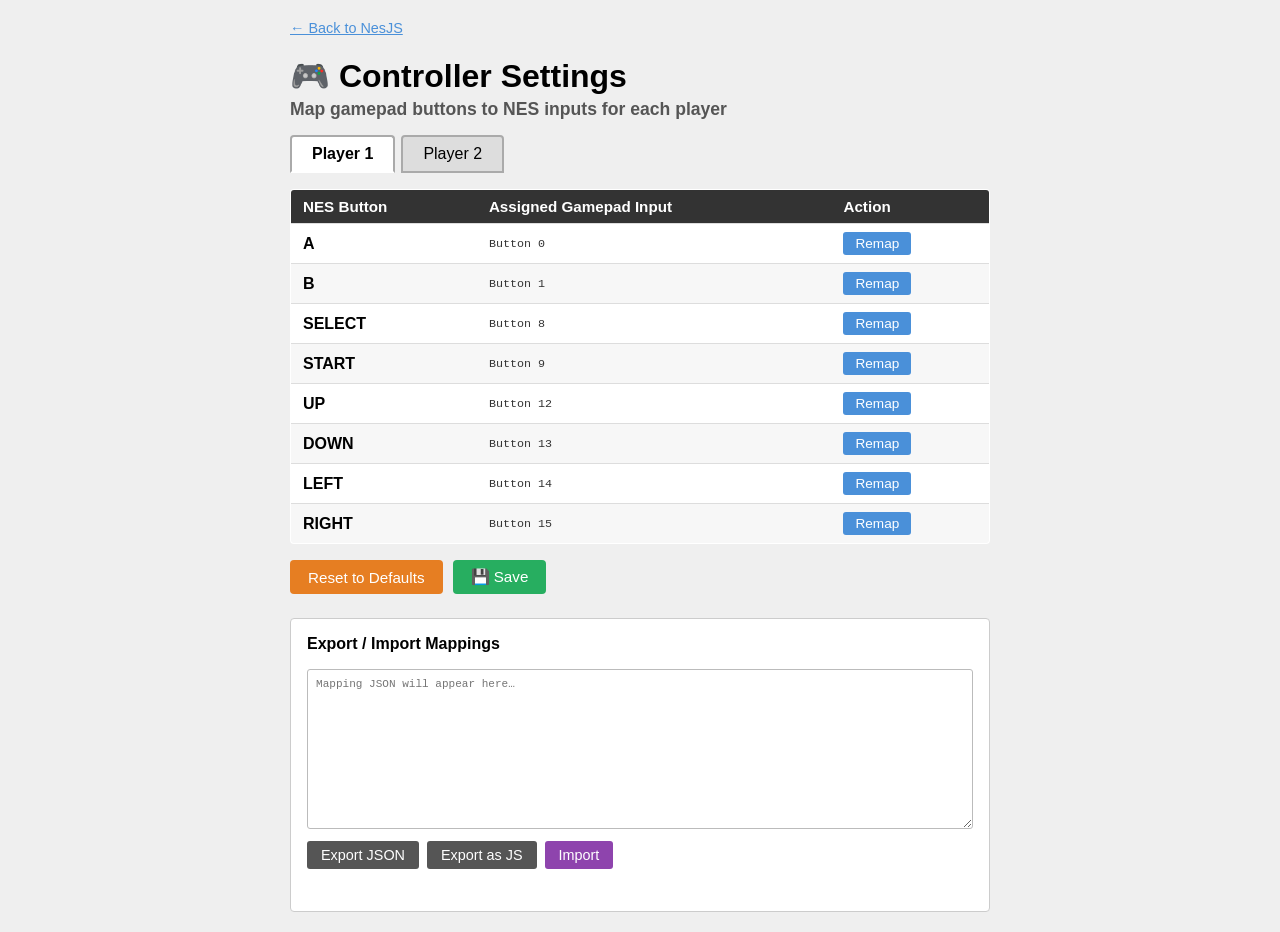
==== controller.html @ 901e3639 "Add 2-gamepad controller support with remapping UI, status indicators, and localStorage persistence" ====
<!doctype html>
<html>
<head>
  <link rel="stylesheet" type="text/css" href="controller.css">
  <title>NesJS — Controller Settings</title>
</head>
<body>
  <nav><a href="index.html">← Back to NesJS</a></nav>
  <h1>🎮 Controller Settings</h1>
  <h2>Map gamepad buttons to NES inputs for each player</h2>

  <div class="tabs">
    <button class="tab-btn active" id="tab-p1" onclick="switchTab(1)">Player 1</button>
    <button class="tab-btn" id="tab-p2" onclick="switchTab(2)">Player 2</button>
  </div>

  <table class="mapping-table">
    <thead>
      <tr>
        <th>NES Button</th>
        <th>Assigned Gamepad Input</th>
        <th>Action</th>
      </tr>
    </thead>
    <tbody id="mapping-body">
      <!-- Filled by controller.js -->
    </tbody>
  </table>

  <div class="actions">
    <button id="btn-reset" onclick="resetToDefaults()">Reset to Defaults</button>
    <button id="btn-save" onclick="saveMappings()">💾 Save</button>
    <span class="status-msg" id="save-status"></span>
  </div>

  <div class="export-import">
    <h3>Export / Import Mappings</h3>
    <textarea id="mapping-textarea" placeholder="Mapping JSON will appear here…"></textarea>
    <div class="ei-buttons">
      <button onclick="exportJSON()">Export JSON</button>
      <button onclick="exportJS()">Export as JS</button>
      <button id="btn-import" onclick="importMapping()">Import</button>
    </div>
    <div class="ei-status" id="ei-status"></div>
  </div>

  <script src="js/controller.js"></script>
</body>
</html>
---- controller.css ----
body {
  background-color: #efefef;
  font-family: sans-serif;
  max-width: 700px;
  margin: 0 auto;
  padding: 20px;
}

h1 {
  margin-bottom: 4px;
}

h2 {
  margin-top: 0;
  font-size: 1.1em;
  color: #555;
}

.tabs {
  display: flex;
  gap: 6px;
  margin-bottom: 16px;
}

.tab-btn {
  padding: 8px 20px;
  font-size: 1em;
  cursor: pointer;
  border: 2px solid #aaa;
  border-radius: 4px 4px 0 0;
  background: #ddd;
}

.tab-btn.active {
  background: #fff;
  border-bottom: 2px solid #fff;
  font-weight: bold;
}

.mapping-table {
  width: 100%;
  border-collapse: collapse;
  background: #fff;
  border: 1px solid #ccc;
  border-radius: 4px;
  overflow: hidden;
}

.mapping-table th {
  background: #333;
  color: #fff;
  padding: 8px 12px;
  text-align: left;
  font-size: 0.95em;
}

.mapping-table td {
  padding: 8px 12px;
  border-top: 1px solid #ddd;
  vertical-align: middle;
}

.mapping-table tr:nth-child(even) td {
  background: #f7f7f7;
}

.nes-btn-label {
  font-weight: bold;
  font-size: 1em;
  min-width: 70px;
  display: inline-block;
}

.assignment-cell {
  font-family: monospace;
  font-size: 0.9em;
  color: #333;
  min-width: 180px;
}

.assignment-cell.listening {
  color: #b05000;
  font-style: italic;
}

button.remap-btn {
  padding: 4px 12px;
  cursor: pointer;
  font-size: 0.85em;
  background: #4a90d9;
  color: #fff;
  border: none;
  border-radius: 3px;
}

button.remap-btn:hover {
  background: #2c6fad;
}

button.remap-btn.cancel {
  background: #c0392b;
}

button.remap-btn.cancel:hover {
  background: #96291f;
}

.actions {
  margin: 16px 0;
  display: flex;
  gap: 10px;
  flex-wrap: wrap;
}

.actions button {
  padding: 8px 18px;
  font-size: 0.95em;
  cursor: pointer;
  border: none;
  border-radius: 4px;
}

#btn-reset {
  background: #e67e22;
  color: #fff;
}

#btn-reset:hover {
  background: #ca6c14;
}

#btn-save {
  background: #27ae60;
  color: #fff;
}

#btn-save:hover {
  background: #1e8449;
}

.status-msg {
  font-size: 0.9em;
  padding: 4px 0;
  min-height: 1.4em;
}

.status-msg.ok {
  color: #27ae60;
}

.status-msg.err {
  color: #c0392b;
}

.export-import {
  margin-top: 24px;
  background: #fff;
  border: 1px solid #ccc;
  border-radius: 4px;
  padding: 16px;
}

.export-import h3 {
  margin-top: 0;
  font-size: 1em;
}

.export-import textarea {
  width: 100%;
  height: 160px;
  font-family: monospace;
  font-size: 0.85em;
  border: 1px solid #bbb;
  border-radius: 3px;
  padding: 8px;
  box-sizing: border-box;
  resize: vertical;
}

.export-import .ei-buttons {
  display: flex;
  gap: 8px;
  margin-top: 8px;
  flex-wrap: wrap;
}

.export-import .ei-buttons button {
  padding: 6px 14px;
  font-size: 0.9em;
  cursor: pointer;
  border: none;
  border-radius: 3px;
  background: #555;
  color: #fff;
}

.export-import .ei-buttons button:hover {
  background: #333;
}

#btn-import {
  background: #8e44ad !important;
}

#btn-import:hover {
  background: #6c3483 !important;
}

.ei-status {
  font-size: 0.85em;
  padding: 4px 0;
  min-height: 1.3em;
}

.ei-status.ok {
  color: #27ae60;
}

.ei-status.err {
  color: #c0392b;
}

nav {
  margin-bottom: 16px;
  font-size: 0.9em;
}

nav a {
  color: #4a90d9;
}
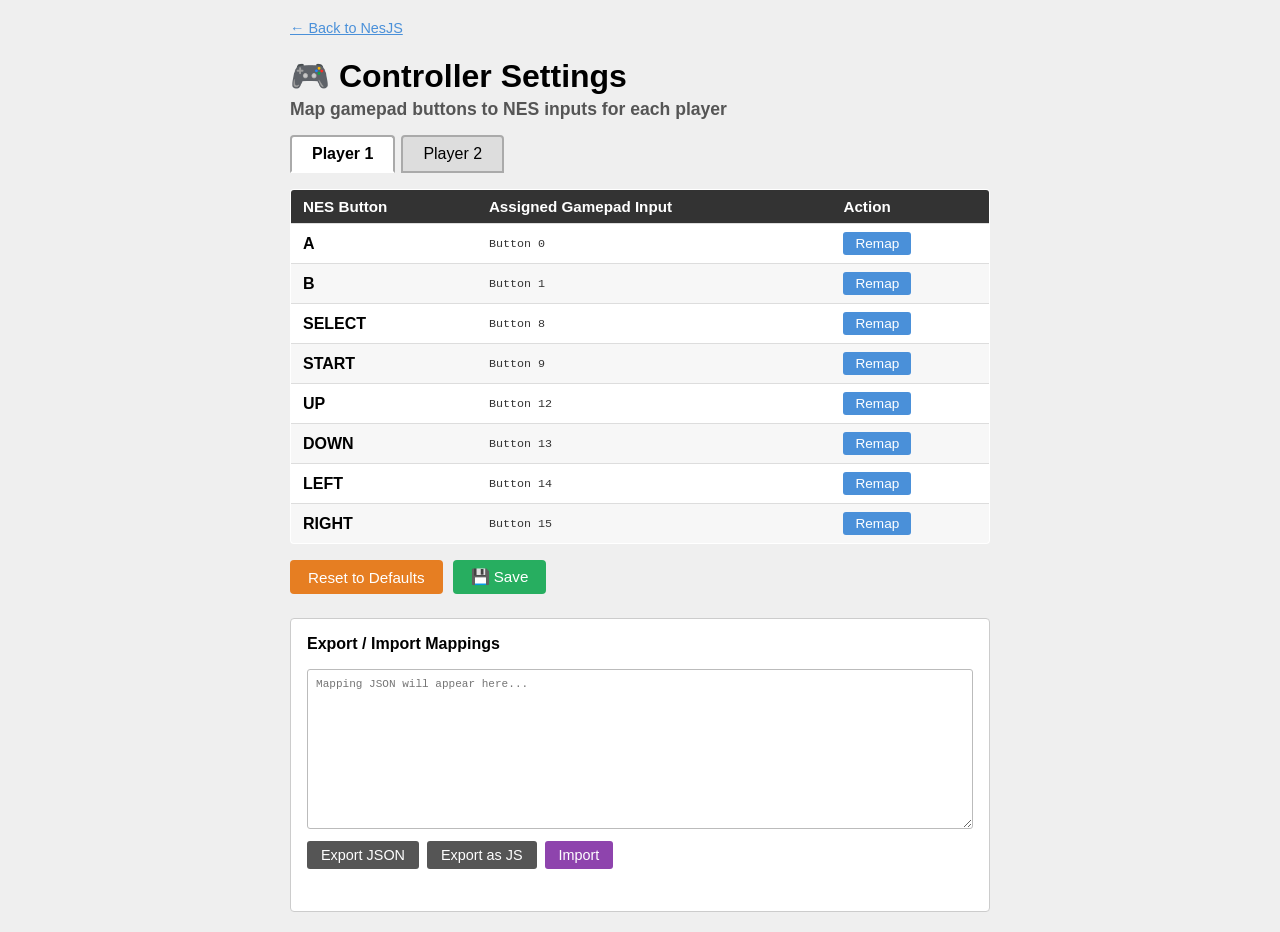
==== commit f520e2b8: "Fix ellipsis characters to use plain dots" ====
--- a/controller.html
+++ b/controller.html
@@ -10,8 +10,8 @@
   <h2>Map gamepad buttons to NES inputs for each player</h2>
 
   <div class="tabs">
-    <button class="tab-btn active" id="tab-p1" onclick="switchTab(1)">Player 1</button>
-    <button class="tab-btn" id="tab-p2" onclick="switchTab(2)">Player 2</button>
+    <button class="tab-btn active" id="tab-p1">Player 1</button>
+    <button class="tab-btn" id="tab-p2">Player 2</button>
   </div>
 
   <table class="mapping-table">
@@ -28,18 +28,18 @@
   </table>
 
   <div class="actions">
-    <button id="btn-reset" onclick="resetToDefaults()">Reset to Defaults</button>
-    <button id="btn-save" onclick="saveMappings()">💾 Save</button>
+    <button id="btn-reset">Reset to Defaults</button>
+    <button id="btn-save">💾 Save</button>
     <span class="status-msg" id="save-status"></span>
   </div>
 
   <div class="export-import">
     <h3>Export / Import Mappings</h3>
-    <textarea id="mapping-textarea" placeholder="Mapping JSON will appear here…"></textarea>
+    <textarea id="mapping-textarea" placeholder="Mapping JSON will appear here..."></textarea>
     <div class="ei-buttons">
-      <button onclick="exportJSON()">Export JSON</button>
-      <button onclick="exportJS()">Export as JS</button>
-      <button id="btn-import" onclick="importMapping()">Import</button>
+      <button id="btn-export-json">Export JSON</button>
+      <button id="btn-export-js">Export as JS</button>
+      <button id="btn-import">Import</button>
     </div>
     <div class="ei-status" id="ei-status"></div>
   </div>
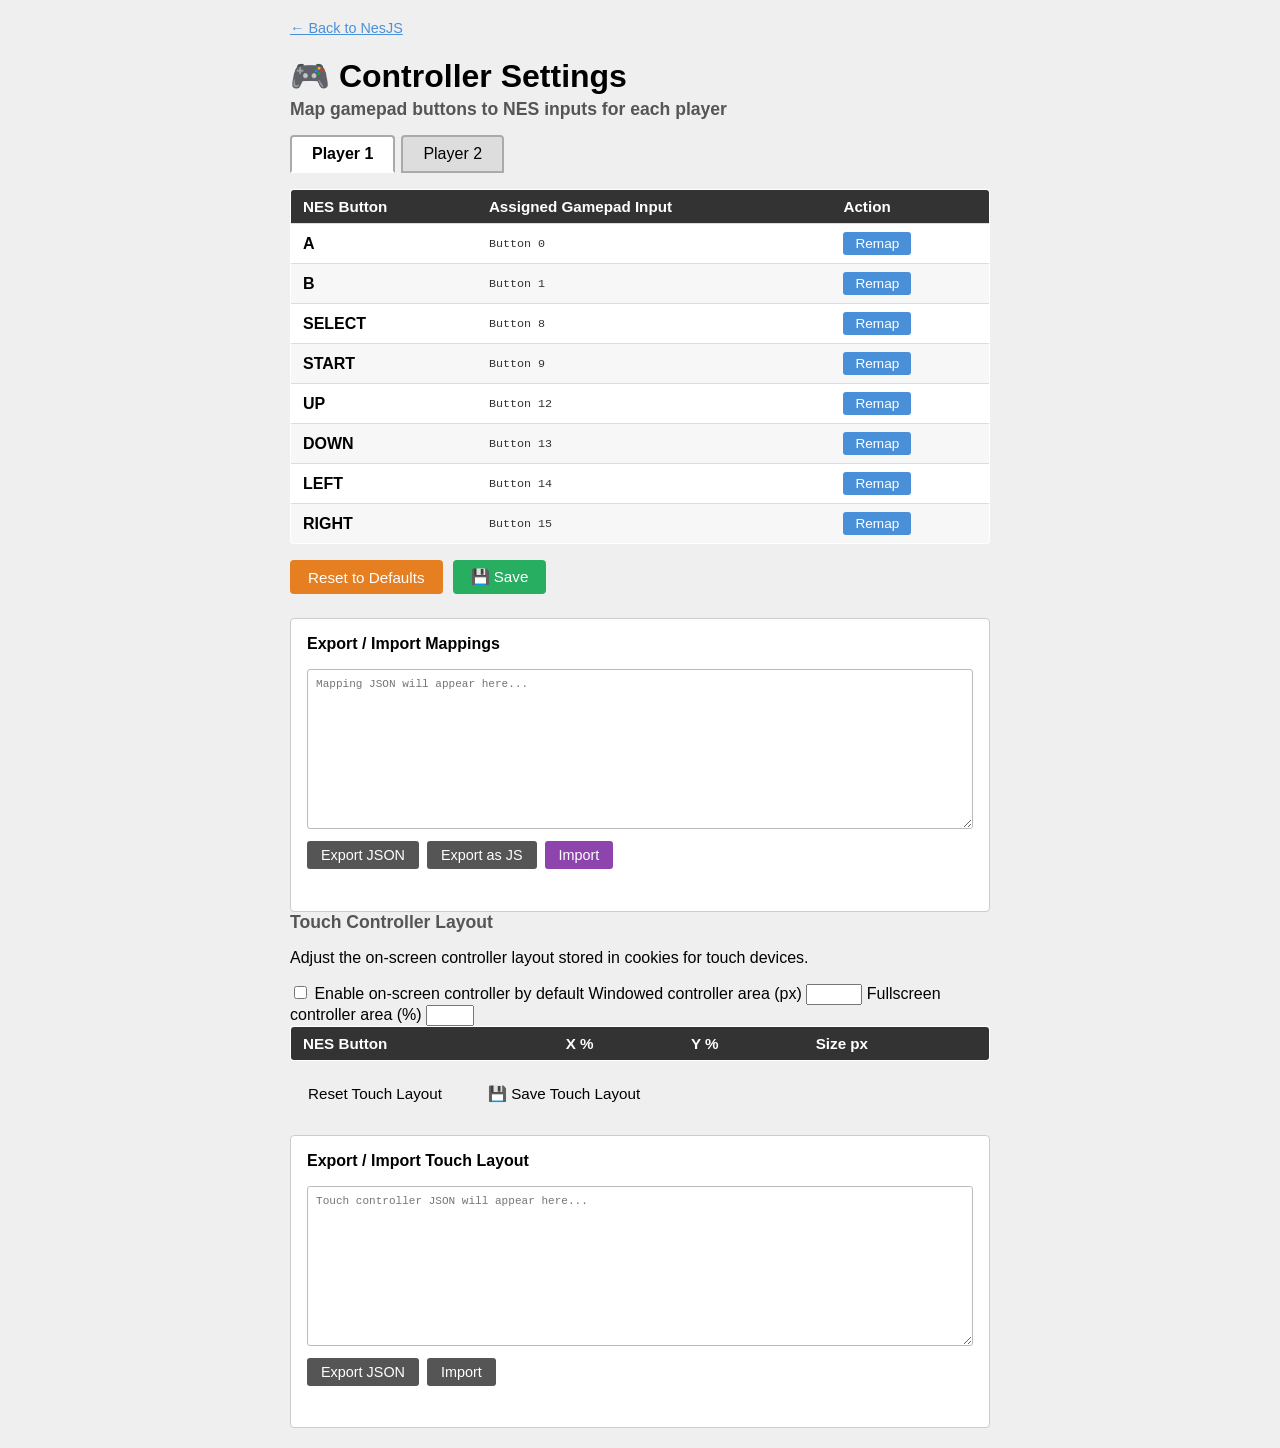
==== commit 9c973b1c: "Add touch controller page structure" ====
--- a/controller.html
+++ b/controller.html
@@ -44,6 +44,46 @@
     <div class="ei-status" id="ei-status"></div>
   </div>
 
+  <section class="touch-layout-section">
+    <h2>Touch Controller Layout</h2>
+    <p class="section-copy">Adjust the on-screen controller layout stored in cookies for touch devices.</p>
+
+    <div class="touch-general">
+      <label><input id="touch-enabled" type="checkbox"> Enable on-screen controller by default</label>
+      <label>Windowed controller area (px) <input id="touch-window-height" type="number" min="80" max="320" step="1"></label>
+      <label>Fullscreen controller area (%) <input id="touch-fullscreen-height" type="number" min="10" max="50" step="1"></label>
+    </div>
+
+    <table class="mapping-table">
+      <thead>
+        <tr>
+          <th>NES Button</th>
+          <th>X %</th>
+          <th>Y %</th>
+          <th>Size px</th>
+        </tr>
+      </thead>
+      <tbody id="touch-config-body"></tbody>
+    </table>
+
+    <div class="actions">
+      <button id="btn-touch-reset">Reset Touch Layout</button>
+      <button id="btn-touch-save">💾 Save Touch Layout</button>
+      <span class="status-msg" id="touch-save-status"></span>
+    </div>
+
+    <div class="export-import">
+      <h3>Export / Import Touch Layout</h3>
+      <textarea id="touch-textarea" placeholder="Touch controller JSON will appear here..."></textarea>
+      <div class="ei-buttons">
+        <button id="btn-touch-export">Export JSON</button>
+        <button id="btn-touch-import">Import</button>
+      </div>
+      <div class="ei-status" id="touch-ei-status"></div>
+    </div>
+  </section>
+
+  <script src="js/touchcontroller-config.js"></script>
   <script src="js/controller.js"></script>
 </body>
 </html>
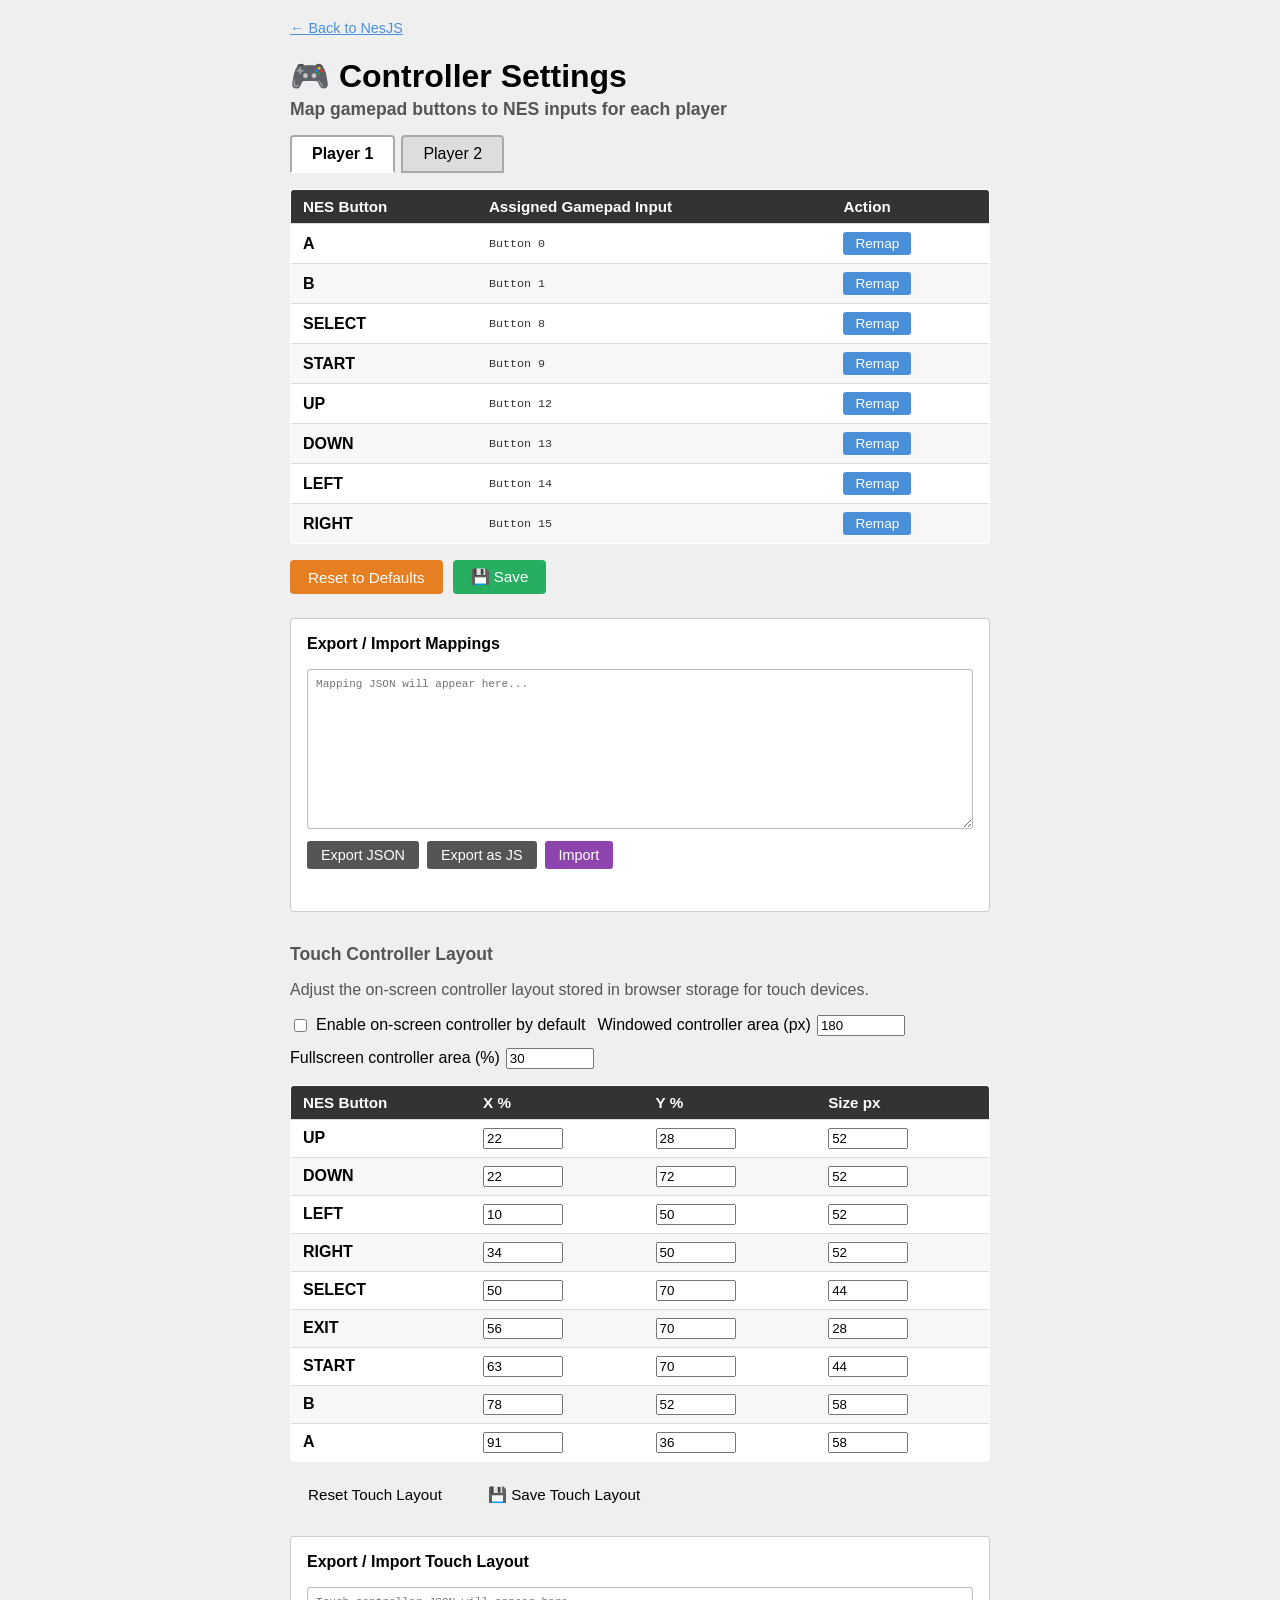
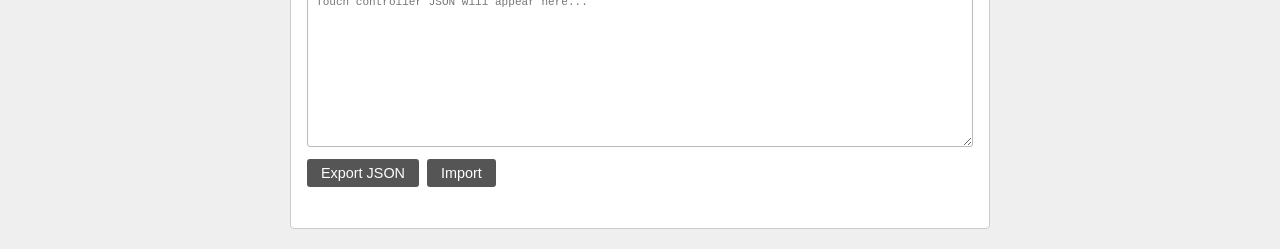
==== commit fb2b4c2c: "Persist touch layout in local storage and add regression tests" ====
--- a/controller.html
+++ b/controller.html
@@ -46,7 +46,7 @@
 
   <section class="touch-layout-section">
     <h2>Touch Controller Layout</h2>
-    <p class="section-copy">Adjust the on-screen controller layout stored in cookies for touch devices.</p>
+    <p class="section-copy">Adjust the on-screen controller layout stored in browser storage for touch devices.</p>
 
     <div class="touch-general">
       <label><input id="touch-enabled" type="checkbox"> Enable on-screen controller by default</label>
--- a/controller.css
+++ b/controller.css
@@ -221,6 +221,36 @@
   color: #c0392b;
 }
 
+.touch-layout-section {
+  margin-top: 32px;
+}
+
+.section-copy {
+  color: #555;
+}
+
+.touch-general {
+  display: flex;
+  gap: 12px;
+  flex-wrap: wrap;
+  align-items: center;
+  margin: 12px 0 16px;
+}
+
+.touch-general label {
+  display: inline-flex;
+  align-items: center;
+  gap: 6px;
+}
+
+.touch-general input[type="number"] {
+  width: 80px;
+}
+
+#touch-config-body input[type="number"] {
+  width: 72px;
+}
+
 nav {
   margin-bottom: 16px;
   font-size: 0.9em;
